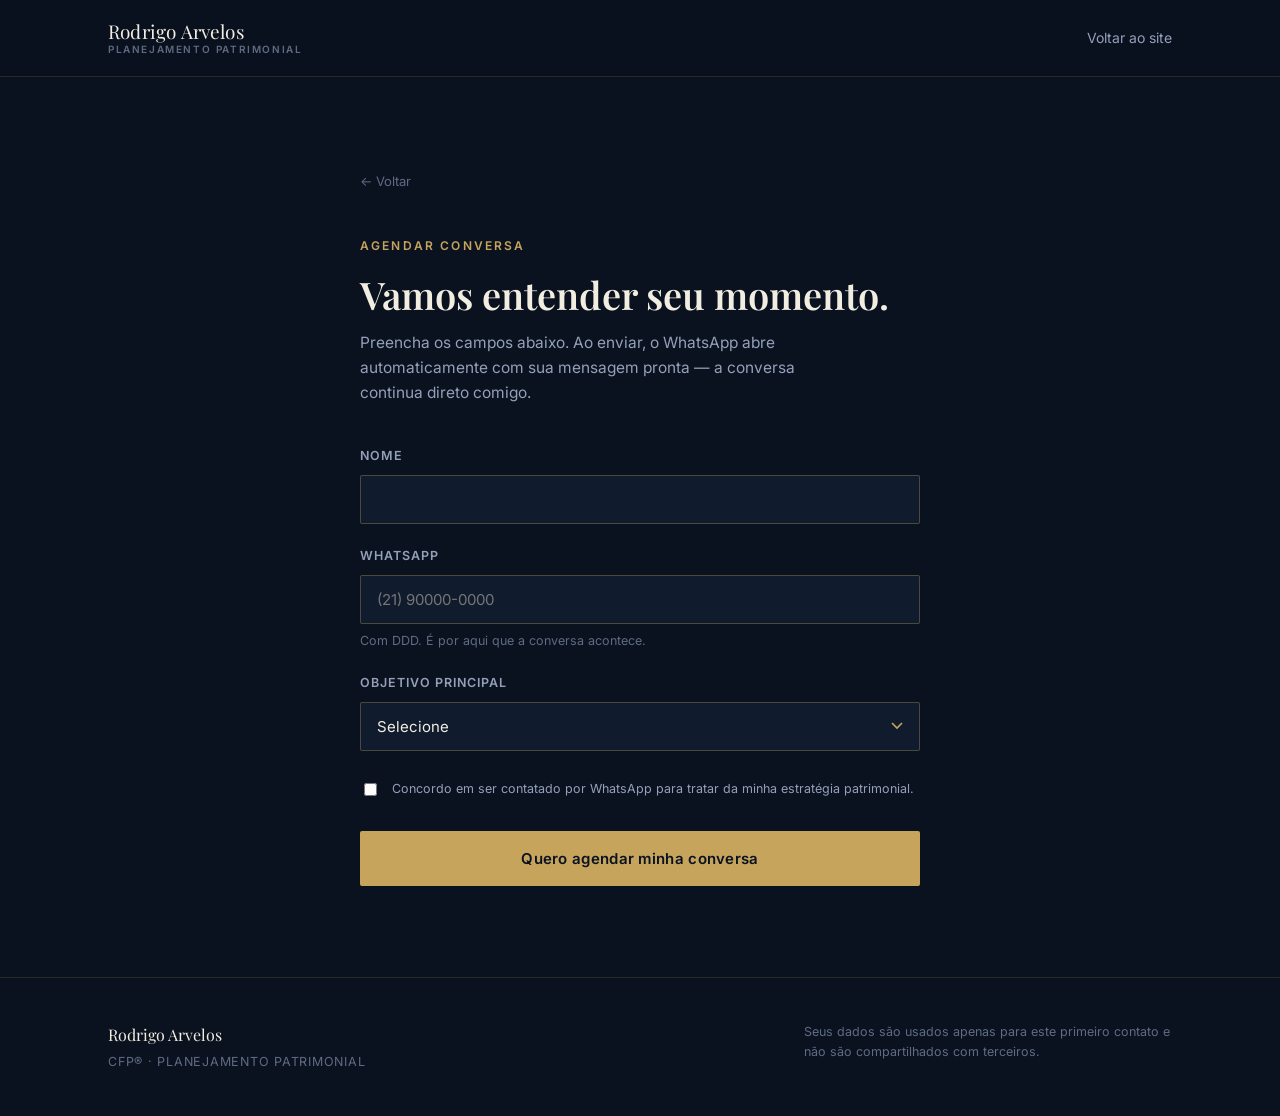
==== cadastro-rapido.html @ 35d373a9 "Add files via upload" ====
<!doctype html>
<html lang="pt-BR">
<head>
<meta charset="UTF-8">
<meta name="viewport" content="width=device-width, initial-scale=1">
<title>Agendar conversa | Rodrigo Arvelos</title>
<meta name="description" content="Preencha seus dados e fale diretamente com Rodrigo Arvelos pelo WhatsApp para agendar sua conversa inicial.">
<meta name="theme-color" content="#0a1220">
<link rel="preconnect" href="https://fonts.googleapis.com">
<link rel="preconnect" href="https://fonts.gstatic.com" crossorigin>
<link href="https://fonts.googleapis.com/css2?family=Playfair+Display:ital,wght@0,500;0,600;1,500&family=Inter:wght@400;500;600&display=swap" rel="stylesheet">
<link rel="stylesheet" href="style.css">
</head>
<body>

<header class="site">
  <div class="wrap">
    <a href="index.html" class="logo">Rodrigo Arvelos<span>Planejamento Patrimonial</span></a>
    <nav class="main">
      <a class="navlink" href="index.html">Voltar ao site</a>
    </nav>
  </div>
</header>

<div class="wrap lead-shell">
  <div class="lead-card">

    <div id="form-state">
      <a href="index.html" class="lead-back">&larr; Voltar</a>
      <span class="eyebrow">Agendar conversa</span>
      <h1>Vamos entender seu momento.</h1>
      <p class="lede">Preencha os campos abaixo. Ao enviar, o WhatsApp abre automaticamente com sua mensagem pronta — a conversa continua direto comigo.</p>

      <form id="leadForm" novalidate>
        <div class="field">
          <label for="nome">Nome</label>
          <input type="text" id="nome" name="nome" required autocomplete="name">
        </div>

        <div class="field">
          <label for="whatsapp">WhatsApp</label>
          <input type="tel" id="whatsapp" name="whatsapp" placeholder="(21) 90000-0000" required autocomplete="tel">
          <div class="hint">Com DDD. É por aqui que a conversa acontece.</div>
        </div>

        <div class="field">
          <label for="objetivo">Objetivo principal</label>
          <select id="objetivo" name="objetivo" required>
            <option value="" disabled selected>Selecione</option>
            <option value="Diversificar e sair do banco">Diversificar e sair do banco</option>
            <option value="Reduzir imposto de renda">Reduzir imposto de renda</option>
            <option value="Planejamento sucessório">Planejamento sucessório / herança</option>
            <option value="Aposentadoria e longo prazo">Aposentadoria e longo prazo</option>
            <option value="Ainda não sei, quero entender">Ainda não sei, quero entender</option>
          </select>
        </div>

        <div class="consent">
          <input type="checkbox" id="consent" name="consent" required>
          <label for="consent">Concordo em ser contatado por WhatsApp para tratar da minha estratégia patrimonial.</label>
        </div>

        <button type="submit" class="btn btn-primary lead-submit">Quero agendar minha conversa</button>
      </form>
    </div>

    <div id="thanks" class="thanks">
      <span class="eyebrow">Recebido</span>
      <h2>Se o WhatsApp não abriu sozinho, toque no botão abaixo.</h2>
      <p>Sua mensagem já está pronta — é só confirmar o envio por lá.</p>
      <a id="waFallback" class="btn btn-primary" href="#" target="_blank" rel="noopener">Abrir WhatsApp</a>
    </div>

  </div>
</div>

<footer class="site">
  <div class="wrap">
    <div>
      <div class="fname">Rodrigo Arvelos</div>
      <div class="froles">CFP&reg; &middot; Planejamento Patrimonial</div>
    </div>
    <p class="disclaimer">Seus dados são usados apenas para este primeiro contato e não são compartilhados com terceiros.</p>
  </div>
</footer>

<script src="script.js"></script>
</body>
</html>
---- style.css ----
/* ============================================================
   Rodrigo Arvelos — Design tokens
   ============================================================ */
:root {
  --navy-bg:      #0a1220;
  --navy-surface: #101c2e;
  --navy-surface-2: #142238;
  --line:         rgba(198, 164, 92, 0.16);
  --line-strong:  rgba(198, 164, 92, 0.32);
  --gold:         #c6a45c;
  --gold-bright:  #e6c988;
  --ivory:        #f2ede1;
  --muted:        #94a0b8;
  --muted-2:      #5f6b82;

  --serif: "Playfair Display", "Georgia", serif;
  --sans:  "Inter", -apple-system, BlinkMacSystemFont, "Segoe UI", sans-serif;

  --container: 1120px;
  --radius: 2px;
}

* { box-sizing: border-box; }
html { scroll-behavior: smooth; }

@media (prefers-reduced-motion: reduce) {
  html { scroll-behavior: auto; }
  * { animation-duration: 0.01ms !important; animation-iteration-count: 1 !important; transition-duration: 0.01ms !important; }
}

body {
  margin: 0;
  background: var(--navy-bg);
  color: var(--ivory);
  font-family: var(--sans);
  font-size: 16px;
  line-height: 1.6;
  -webkit-font-smoothing: antialiased;
}

img { max-width: 100%; display: block; }
a { color: inherit; text-decoration: none; }

.wrap {
  max-width: var(--container);
  margin: 0 auto;
  padding: 0 28px;
}

.eyebrow {
  font-family: var(--sans);
  font-size: 12px;
  letter-spacing: 0.18em;
  text-transform: uppercase;
  color: var(--gold);
  font-weight: 600;
}

h1, h2, h3 {
  font-family: var(--serif);
  font-weight: 600;
  line-height: 1.15;
  margin: 0;
  color: var(--ivory);
}

p { color: var(--muted); margin: 0; }

.btn {
  display: inline-flex;
  align-items: center;
  gap: 10px;
  font-family: var(--sans);
  font-size: 14px;
  font-weight: 600;
  letter-spacing: 0.02em;
  padding: 15px 28px;
  border-radius: var(--radius);
  border: 1px solid transparent;
  cursor: pointer;
  transition: transform 0.15s ease, background 0.15s ease, border-color 0.15s ease;
}
.btn:hover { transform: translateY(-1px); }
.btn:focus-visible { outline: 2px solid var(--gold-bright); outline-offset: 3px; }

.btn-primary {
  background: var(--gold);
  color: #0a1220;
}
.btn-primary:hover { background: var(--gold-bright); }

.btn-ghost {
  background: transparent;
  border-color: var(--line-strong);
  color: var(--ivory);
}
.btn-ghost:hover { border-color: var(--gold); color: var(--gold-bright); }

/* Pill buttons — direct contact row (WhatsApp / LinkedIn) */
.contact-row {
  display: flex;
  align-items: center;
  gap: 22px;
  flex-wrap: wrap;
}
.btn-pill {
  border-radius: 999px;
  padding: 14px 24px;
}
.btn-pill svg { width: 16px; height: 16px; flex-shrink: 0; }
.link-plain {
  display: inline-flex;
  align-items: center;
  gap: 8px;
  font-size: 14px;
  font-weight: 600;
  color: var(--muted);
  transition: color 0.15s ease;
}
.link-plain svg { width: 15px; height: 15px; }
.link-plain:hover { color: var(--gold-bright); }

/* ---------------- Header ---------------- */
header.site {
  position: sticky;
  top: 0;
  z-index: 40;
  background: rgba(10, 18, 32, 0.86);
  backdrop-filter: blur(10px);
  border-bottom: 1px solid var(--line);
}
header.site .wrap {
  display: flex;
  align-items: center;
  justify-content: space-between;
  height: 76px;
}
.logo {
  font-family: var(--serif);
  font-size: 19px;
  letter-spacing: 0.01em;
  display: flex;
  flex-direction: column;
  line-height: 1.1;
}
.logo span {
  font-family: var(--sans);
  font-size: 10px;
  letter-spacing: 0.16em;
  text-transform: uppercase;
  color: var(--muted-2);
  margin-top: 3px;
  font-weight: 600;
}
nav.main { display: flex; align-items: center; gap: 34px; }
nav.main a.navlink {
  font-size: 14px;
  color: var(--muted);
  transition: color 0.15s ease;
}
nav.main a.navlink:hover { color: var(--ivory); }

/* ---------------- Ticker (signature element) ---------------- */
.ticker {
  border-top: 1px solid var(--line);
  border-bottom: 1px solid var(--line);
  background: var(--navy-surface);
  overflow: hidden;
  white-space: nowrap;
}
.ticker-track {
  display: inline-flex;
  animation: ticker-scroll 38s linear infinite;
}
.ticker-track span {
  font-family: var(--sans);
  font-size: 11.5px;
  letter-spacing: 0.14em;
  text-transform: uppercase;
  color: var(--muted-2);
  padding: 13px 30px;
  border-right: 1px solid var(--line);
}
.ticker-track span em {
  font-style: normal;
  color: var(--gold);
  margin-right: 8px;
}
@keyframes ticker-scroll {
  from { transform: translateX(0); }
  to   { transform: translateX(-50%); }
}

/* ---------------- Hero ---------------- */
.hero { padding: 100px 0 70px; }
.hero .eyebrow { margin-bottom: 22px; display: block; }
.hero h1 {
  font-size: clamp(34px, 5vw, 58px);
  max-width: 15ch;
}
.hero .gold-word { color: var(--gold); font-style: italic; }
.hero .lede {
  max-width: 56ch;
  margin-top: 24px;
  font-size: 18px;
  color: var(--muted);
}
.hero .cta-row {
  display: flex;
  gap: 16px;
  margin-top: 38px;
  flex-wrap: wrap;
}

/* ---------------- Pillars (3 differentiators) ---------------- */
.pillars {
  display: grid;
  grid-template-columns: repeat(3, 1fr);
  border-top: 1px solid var(--line);
}
.pillar {
  padding: 40px 32px;
  border-right: 1px solid var(--line);
}
.pillar:last-child { border-right: none; }
.pillar .mark {
  font-family: var(--serif);
  font-style: italic;
  font-size: 15px;
  color: var(--gold);
  margin-bottom: 16px;
  display: block;
}
.pillar h3 { font-size: 20px; margin-bottom: 10px; }
.pillar p { font-size: 14.5px; }

/* ---------------- Section shell ---------------- */
section { padding: 90px 0; border-top: 1px solid var(--line); }
.section-head { max-width: 640px; margin-bottom: 48px; }
.section-head .eyebrow { margin-bottom: 16px; display: block; }
.section-head h2 { font-size: clamp(26px, 3.2vw, 36px); }

/* ---------------- Sobre ---------------- */
.sobre-grid {
  display: grid;
  grid-template-columns: 1fr 1fr;
  gap: 64px;
  align-items: start;
}
.sobre-grid p { font-size: 16px; color: var(--ivory); opacity: 0.86; margin-bottom: 18px; }
.sobre-grid p:last-child { margin-bottom: 0; }
.creds { display: flex; flex-direction: column; gap: 20px; }
.cred {
  border-left: 2px solid var(--gold);
  padding-left: 18px;
}
.cred .num { font-family: var(--serif); font-size: 22px; color: var(--gold); }
.cred .label { font-size: 13.5px; color: var(--muted); margin-top: 4px; }

/* ---------------- Abordagem (process) ---------------- */
.process { display: flex; flex-direction: column; }
.step {
  display: grid;
  grid-template-columns: 90px 1fr;
  gap: 28px;
  padding: 28px 0;
  border-top: 1px solid var(--line);
}
.step:first-child { border-top: none; }
.step .idx { font-family: var(--serif); font-size: 15px; color: var(--muted-2); padding-top: 3px; }
.step h3 { font-size: 19px; margin-bottom: 8px; }
.step p { font-size: 14.5px; max-width: 60ch; }

/* ---------------- CTA final ---------------- */
.cta-final { text-align: center; padding: 100px 0; }
.cta-final .eyebrow { justify-content: center; display: flex; margin-bottom: 18px; }
.cta-final h2 { font-size: clamp(28px, 4vw, 42px); max-width: 20ch; margin: 0 auto; }
.cta-final p { max-width: 50ch; margin: 20px auto 36px; font-size: 16px; }
.cta-final .cta-row { justify-content: center; }

/* ---------------- Footer ---------------- */
footer.site { border-top: 1px solid var(--line); padding: 44px 0; }
footer.site .wrap {
  display: flex;
  justify-content: space-between;
  align-items: flex-start;
  flex-wrap: wrap;
  gap: 20px;
}
footer.site .fname { font-family: var(--serif); font-size: 16px; }
footer.site .froles { font-size: 12.5px; color: var(--muted-2); margin-top: 4px; letter-spacing: 0.06em; text-transform: uppercase; }
footer.site .disclaimer { font-size: 12.5px; color: var(--muted-2); max-width: 46ch; line-height: 1.6; }
footer.site .fsocial a { font-size: 13px; color: var(--muted); border-bottom: 1px solid transparent; }
footer.site .fsocial a:hover { color: var(--gold-bright); border-color: var(--gold-bright); }

/* ---------------- Responsive ---------------- */
@media (max-width: 860px) {
  nav.main .navlink { display: none; }
  .pillars { grid-template-columns: 1fr; }
  .pillar { border-right: none; border-bottom: 1px solid var(--line); }
  .pillar:last-child { border-bottom: none; }
  .sobre-grid { grid-template-columns: 1fr; gap: 40px; }
  .step { grid-template-columns: 56px 1fr; gap: 18px; }
}

/* ============================================================
   Lead capture page
   ============================================================ */
.lead-shell {
  min-height: 100vh;
  display: flex;
  align-items: center;
  padding: 60px 0;
}
.lead-card {
  max-width: 560px;
  margin: 0 auto;
  width: 100%;
}
.lead-card .eyebrow { display: block; margin-bottom: 18px; }
.lead-card h1 { font-size: clamp(28px, 4vw, 38px); margin-bottom: 14px; }
.lead-card .lede { font-size: 15.5px; color: var(--muted); margin-bottom: 40px; max-width: 48ch; }

.field { margin-bottom: 22px; }
.field label {
  display: block;
  font-size: 12.5px;
  letter-spacing: 0.08em;
  text-transform: uppercase;
  color: var(--muted);
  margin-bottom: 9px;
  font-weight: 600;
}
.field input[type="text"],
.field input[type="tel"],
.field input[type="email"],
.field select {
  width: 100%;
  background: var(--navy-surface);
  border: 1px solid var(--line-strong);
  color: var(--ivory);
  font-family: var(--sans);
  font-size: 15px;
  padding: 14px 16px;
  border-radius: var(--radius);
  appearance: none;
}
.field select {
  background-image: url("data:image/svg+xml;utf8,<svg xmlns='http://www.w3.org/2000/svg' width='12' height='8'><path d='M1 1l5 5 5-5' stroke='%23c6a45c' stroke-width='1.6' fill='none'/></svg>");
  background-repeat: no-repeat;
  background-position: right 16px center;
}
.field input:focus, .field select:focus {
  outline: none;
  border-color: var(--gold);
}
.field .hint { font-size: 12.5px; color: var(--muted-2); margin-top: 7px; }

.consent {
  display: flex;
  gap: 12px;
  align-items: flex-start;
  margin: 28px 0 32px;
}
.consent input { margin-top: 4px; accent-color: var(--gold); }
.consent label { font-size: 12.5px; color: var(--muted); line-height: 1.6; }

.lead-submit { width: 100%; justify-content: center; font-size: 15px; padding: 17px 28px; }

.lead-back { display: inline-flex; align-items: center; gap: 8px; font-size: 13px; color: var(--muted-2); margin-bottom: 44px; }
.lead-back:hover { color: var(--gold-bright); }

.thanks {
  display: none;
  text-align: center;
  padding: 60px 0;
}
.thanks .eyebrow { display: flex; justify-content: center; margin-bottom: 18px; }
.thanks h2 { font-size: clamp(24px, 3.6vw, 32px); margin-bottom: 16px; }
.thanks p { max-width: 44ch; margin: 0 auto 30px; }
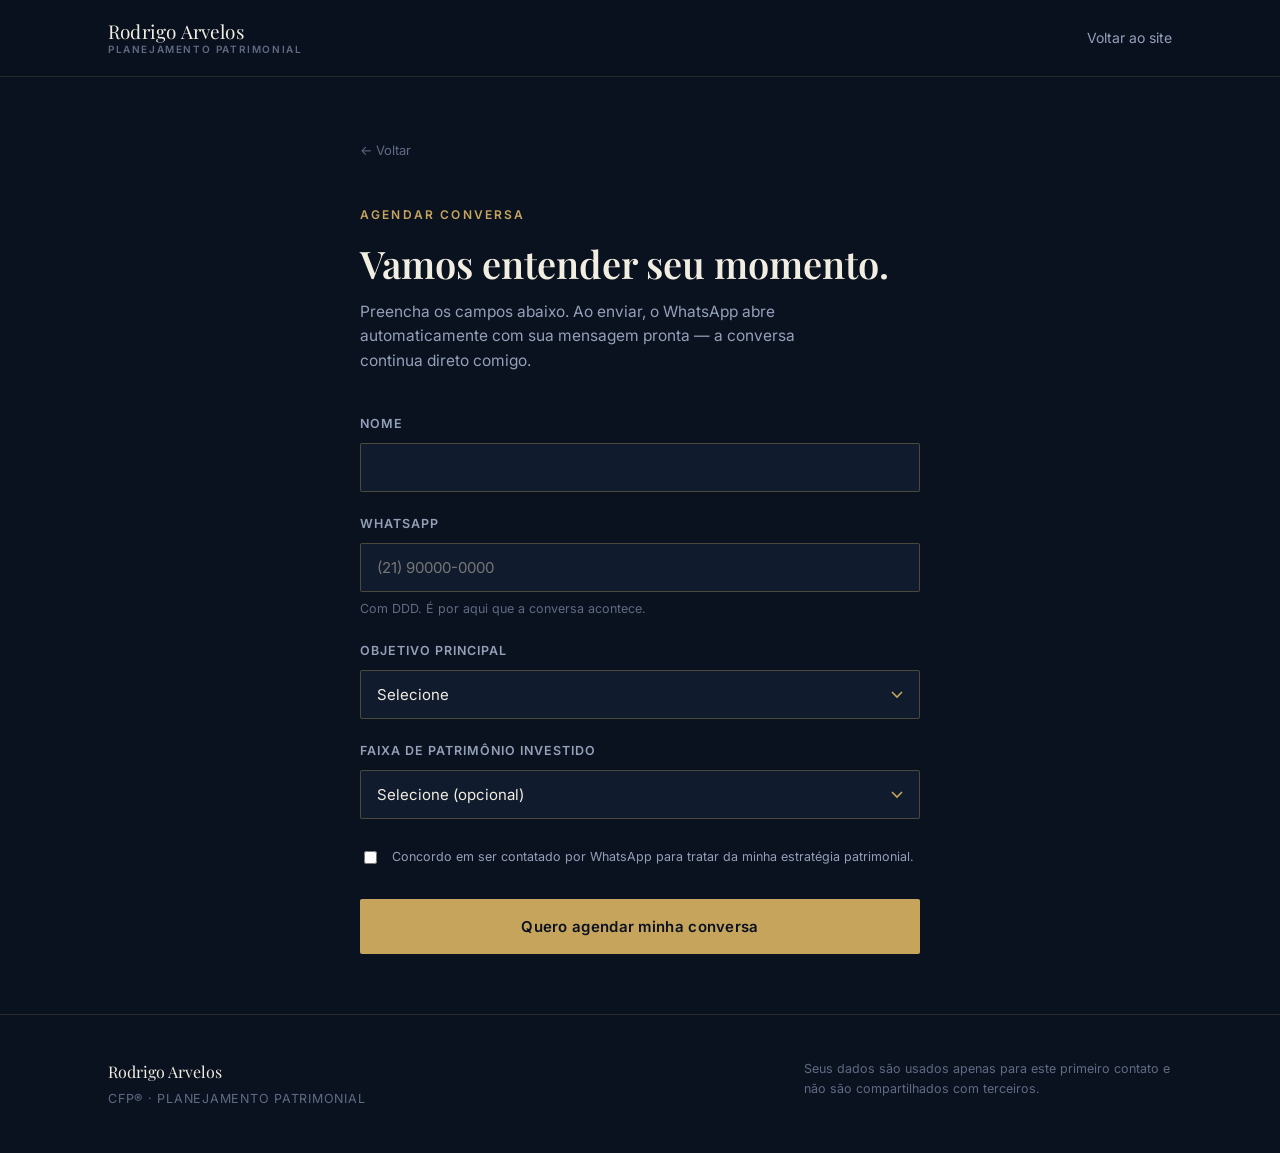
==== commit 99b22bc9: "Update cadastro-rapido.html" ====
--- a/cadastro-rapido.html
+++ b/cadastro-rapido.html
@@ -51,7 +51,18 @@
             <option value="Reduzir imposto de renda">Reduzir imposto de renda</option>
             <option value="Planejamento sucessório">Planejamento sucessório / herança</option>
             <option value="Aposentadoria e longo prazo">Aposentadoria e longo prazo</option>
-            <option value="Ainda não sei, quero entender">Ainda não sei, quero entender</option>
+            <option value="Ainda não sei / quero entender">Ainda não sei, quero entender</option>
+          </select>
+        </div>
+
+        <div class="field">
+          <label for="patrimonio">Faixa de patrimônio investido</label>
+          <select id="patrimonio" name="patrimonio">
+            <option value="" disabled selected>Selecione (opcional)</option>
+            <option value="Até R$500 mil">Até R$500 mil</option>
+            <option value="R$500 mil a R$2 milhões">R$500 mil a R$2 milhões</option>
+            <option value="Acima de R$2 milhões">Acima de R$2 milhões</option>
+            <option value="Prefiro não informar agora">Prefiro não informar agora</option>
           </select>
         </div>
 
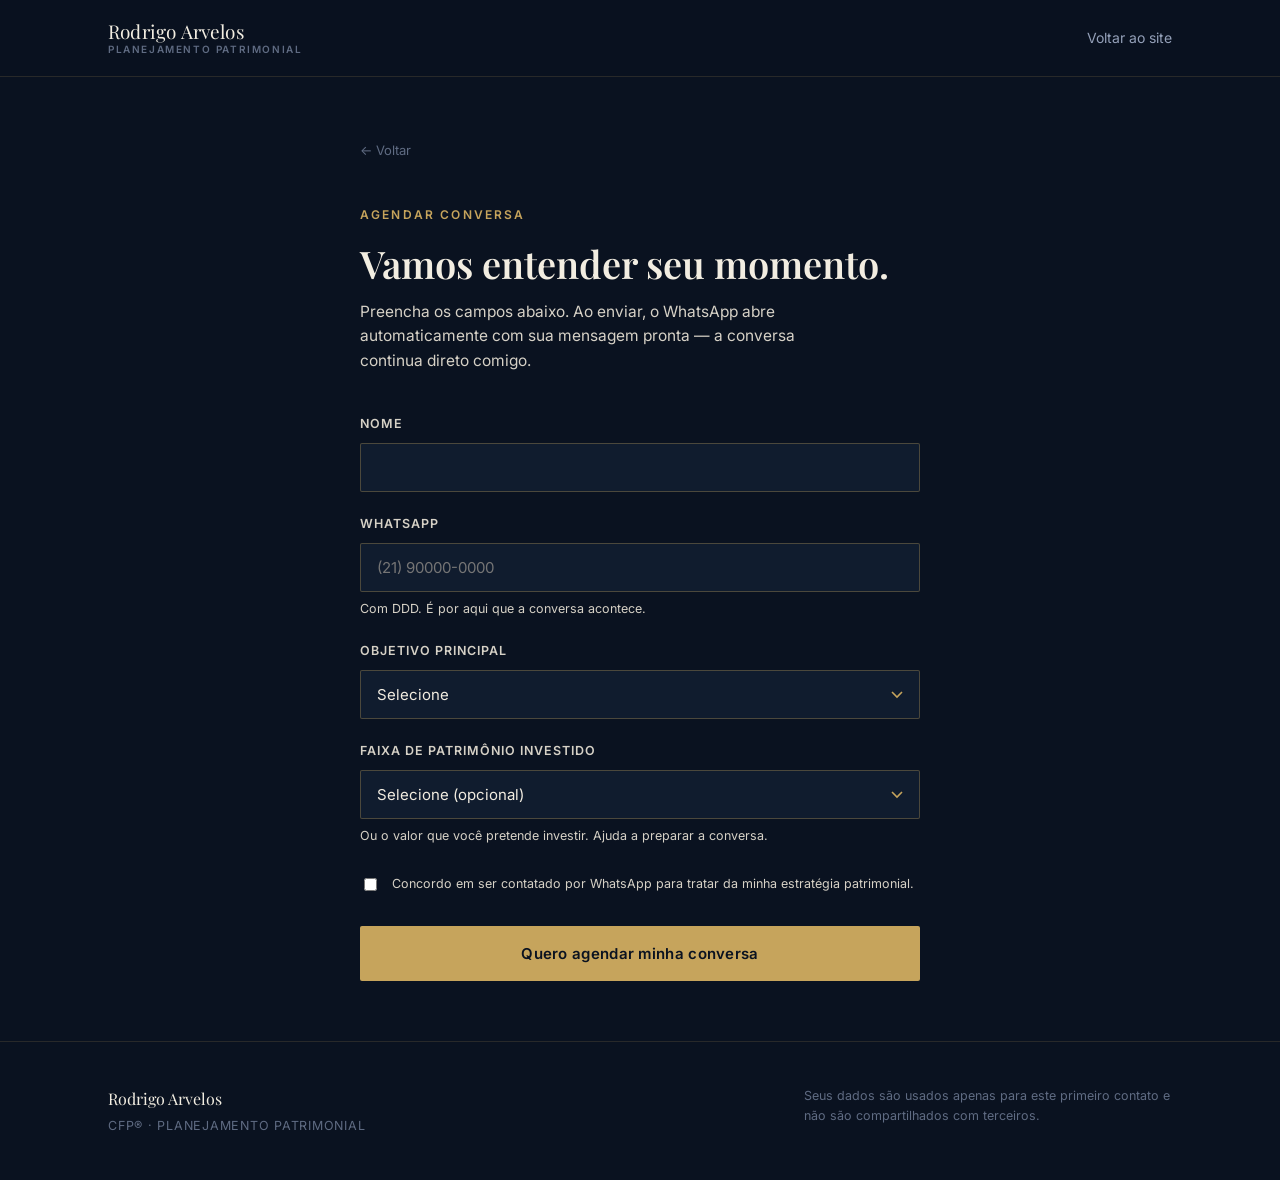
==== commit 64cdeca9: "Add files via upload Atualiza design da V1" ====
--- a/cadastro-rapido.html
+++ b/cadastro-rapido.html
@@ -35,12 +35,14 @@
         <div class="field">
           <label for="nome">Nome</label>
           <input type="text" id="nome" name="nome" required autocomplete="name">
+          <p class="err">Preencha seu nome para eu saber com quem falo.</p>
         </div>
 
         <div class="field">
           <label for="whatsapp">WhatsApp</label>
-          <input type="tel" id="whatsapp" name="whatsapp" placeholder="(21) 90000-0000" required autocomplete="tel">
+          <input type="tel" id="whatsapp" name="whatsapp" placeholder="(21) 90000-0000" required autocomplete="tel" inputmode="tel">
           <div class="hint">Com DDD. É por aqui que a conversa acontece.</div>
+          <p class="err">Informe o número com DDD — faltam dígitos.</p>
         </div>
 
         <div class="field">
@@ -53,17 +55,19 @@
             <option value="Aposentadoria e longo prazo">Aposentadoria e longo prazo</option>
             <option value="Ainda não sei / quero entender">Ainda não sei, quero entender</option>
           </select>
+          <p class="err">Escolha um objetivo — é por onde a conversa começa.</p>
         </div>
 
         <div class="field">
           <label for="patrimonio">Faixa de patrimônio investido</label>
           <select id="patrimonio" name="patrimonio">
-            <option value="" disabled selected>Selecione (opcional)</option>
+            <option value="" selected>Selecione (opcional)</option>
             <option value="Até R$500 mil">Até R$500 mil</option>
             <option value="R$500 mil a R$2 milhões">R$500 mil a R$2 milhões</option>
             <option value="Acima de R$2 milhões">Acima de R$2 milhões</option>
             <option value="Prefiro não informar agora">Prefiro não informar agora</option>
           </select>
+          <div class="hint">Ou o valor que você pretende investir. Ajuda a preparar a conversa.</div>
         </div>
 
         <div class="consent">
@@ -77,7 +81,7 @@
 
     <div id="thanks" class="thanks">
       <span class="eyebrow">Recebido</span>
-      <h2>Se o WhatsApp não abriu sozinho, toque no botão abaixo.</h2>
+      <h2 tabindex="-1">Se o WhatsApp não abriu sozinho, toque no botão abaixo.</h2>
       <p>Sua mensagem já está pronta — é só confirmar o envio por lá.</p>
       <a id="waFallback" class="btn btn-primary" href="#" target="_blank" rel="noopener">Abrir WhatsApp</a>
     </div>
--- a/style.css
+++ b/style.css
@@ -10,6 +10,7 @@
   --gold:         #c6a45c;
   --gold-bright:  #e6c988;
   --ivory:        #f2ede1;
+  --sub:          #d6d1c6;   /* subtextos: mesmo marfim quente do texto da bio */
   --muted:        #94a0b8;
   --muted-2:      #5f6b82;
 
@@ -41,6 +42,9 @@
 img { max-width: 100%; display: block; }
 a { color: inherit; text-decoration: none; }
 
+/* Foco visível para navegação por teclado (acessibilidade) */
+:focus-visible { outline: 2px solid var(--gold-bright); outline-offset: 3px; border-radius: 1px; }
+
 .wrap {
   max-width: var(--container);
   margin: 0 auto;
@@ -64,7 +68,7 @@
   color: var(--ivory);
 }
 
-p { color: var(--muted); margin: 0; }
+p { color: var(--sub); margin: 0; }
 
 .btn {
   display: inline-flex;
@@ -203,7 +207,7 @@
   max-width: 56ch;
   margin-top: 24px;
   font-size: 18px;
-  color: var(--muted);
+  color: var(--sub);
 }
 .hero .cta-row {
   display: flex;
@@ -247,15 +251,16 @@
   gap: 64px;
   align-items: start;
 }
-.sobre-grid p { font-size: 16px; color: var(--ivory); opacity: 0.86; margin-bottom: 18px; }
+.sobre-grid p { font-size: 16px; color: var(--sub); margin-bottom: 18px; }
 .sobre-grid p:last-child { margin-bottom: 0; }
-.creds { display: flex; flex-direction: column; gap: 20px; }
-.cred {
-  border-left: 2px solid var(--gold);
-  padding-left: 18px;
-}
-.cred .num { font-family: var(--serif); font-size: 22px; color: var(--gold); }
-.cred .label { font-size: 13.5px; color: var(--muted); margin-top: 4px; }
+
+/* Números em lista editorial (número grande + unidade dourada + descrição) */
+.figures { display: flex; flex-direction: column; border-top: 1px solid var(--line-strong); }
+.figure { padding: 22px 0; border-bottom: 1px solid var(--line); }
+.figure .n { font-family: var(--serif); font-size: clamp(28px, 3.4vw, 38px); color: var(--ivory); line-height: 1; }
+.figure .n .u { color: var(--gold); }
+.figure .l { font-size: 13.5px; color: var(--sub); margin-top: 9px; letter-spacing: 0.01em; }
+.figure.small .n { font-size: 22px; }
 
 /* ---------------- Abordagem (process) ---------------- */
 .process { display: flex; flex-direction: column; }
@@ -319,7 +324,7 @@
 }
 .lead-card .eyebrow { display: block; margin-bottom: 18px; }
 .lead-card h1 { font-size: clamp(28px, 4vw, 38px); margin-bottom: 14px; }
-.lead-card .lede { font-size: 15.5px; color: var(--muted); margin-bottom: 40px; max-width: 48ch; }
+.lead-card .lede { font-size: 15.5px; color: var(--sub); margin-bottom: 40px; max-width: 48ch; }
 
 .field { margin-bottom: 22px; }
 .field label {
@@ -327,7 +332,7 @@
   font-size: 12.5px;
   letter-spacing: 0.08em;
   text-transform: uppercase;
-  color: var(--muted);
+  color: var(--sub);
   margin-bottom: 9px;
   font-weight: 600;
 }
@@ -354,7 +359,10 @@
   outline: none;
   border-color: var(--gold);
 }
-.field .hint { font-size: 12.5px; color: var(--muted-2); margin-top: 7px; }
+.field .hint { font-size: 12.5px; color: var(--sub); margin-top: 7px; }
+.field .err { display: none; font-size: 12.5px; color: #e6a07a; margin-top: 7px; }
+.field.bad input, .field.bad select { border-color: #c8674a; }
+.field.bad .err { display: block; }
 
 .consent {
   display: flex;
@@ -363,9 +371,11 @@
   margin: 28px 0 32px;
 }
 .consent input { margin-top: 4px; accent-color: var(--gold); }
-.consent label { font-size: 12.5px; color: var(--muted); line-height: 1.6; }
+.consent label { font-size: 12.5px; color: var(--sub); line-height: 1.6; }
+.consent.bad label { color: #e6a07a; }
 
 .lead-submit { width: 100%; justify-content: center; font-size: 15px; padding: 17px 28px; }
+.lead-submit[aria-busy="true"] { opacity: 0.7; pointer-events: none; }
 
 .lead-back { display: inline-flex; align-items: center; gap: 8px; font-size: 13px; color: var(--muted-2); margin-bottom: 44px; }
 .lead-back:hover { color: var(--gold-bright); }
